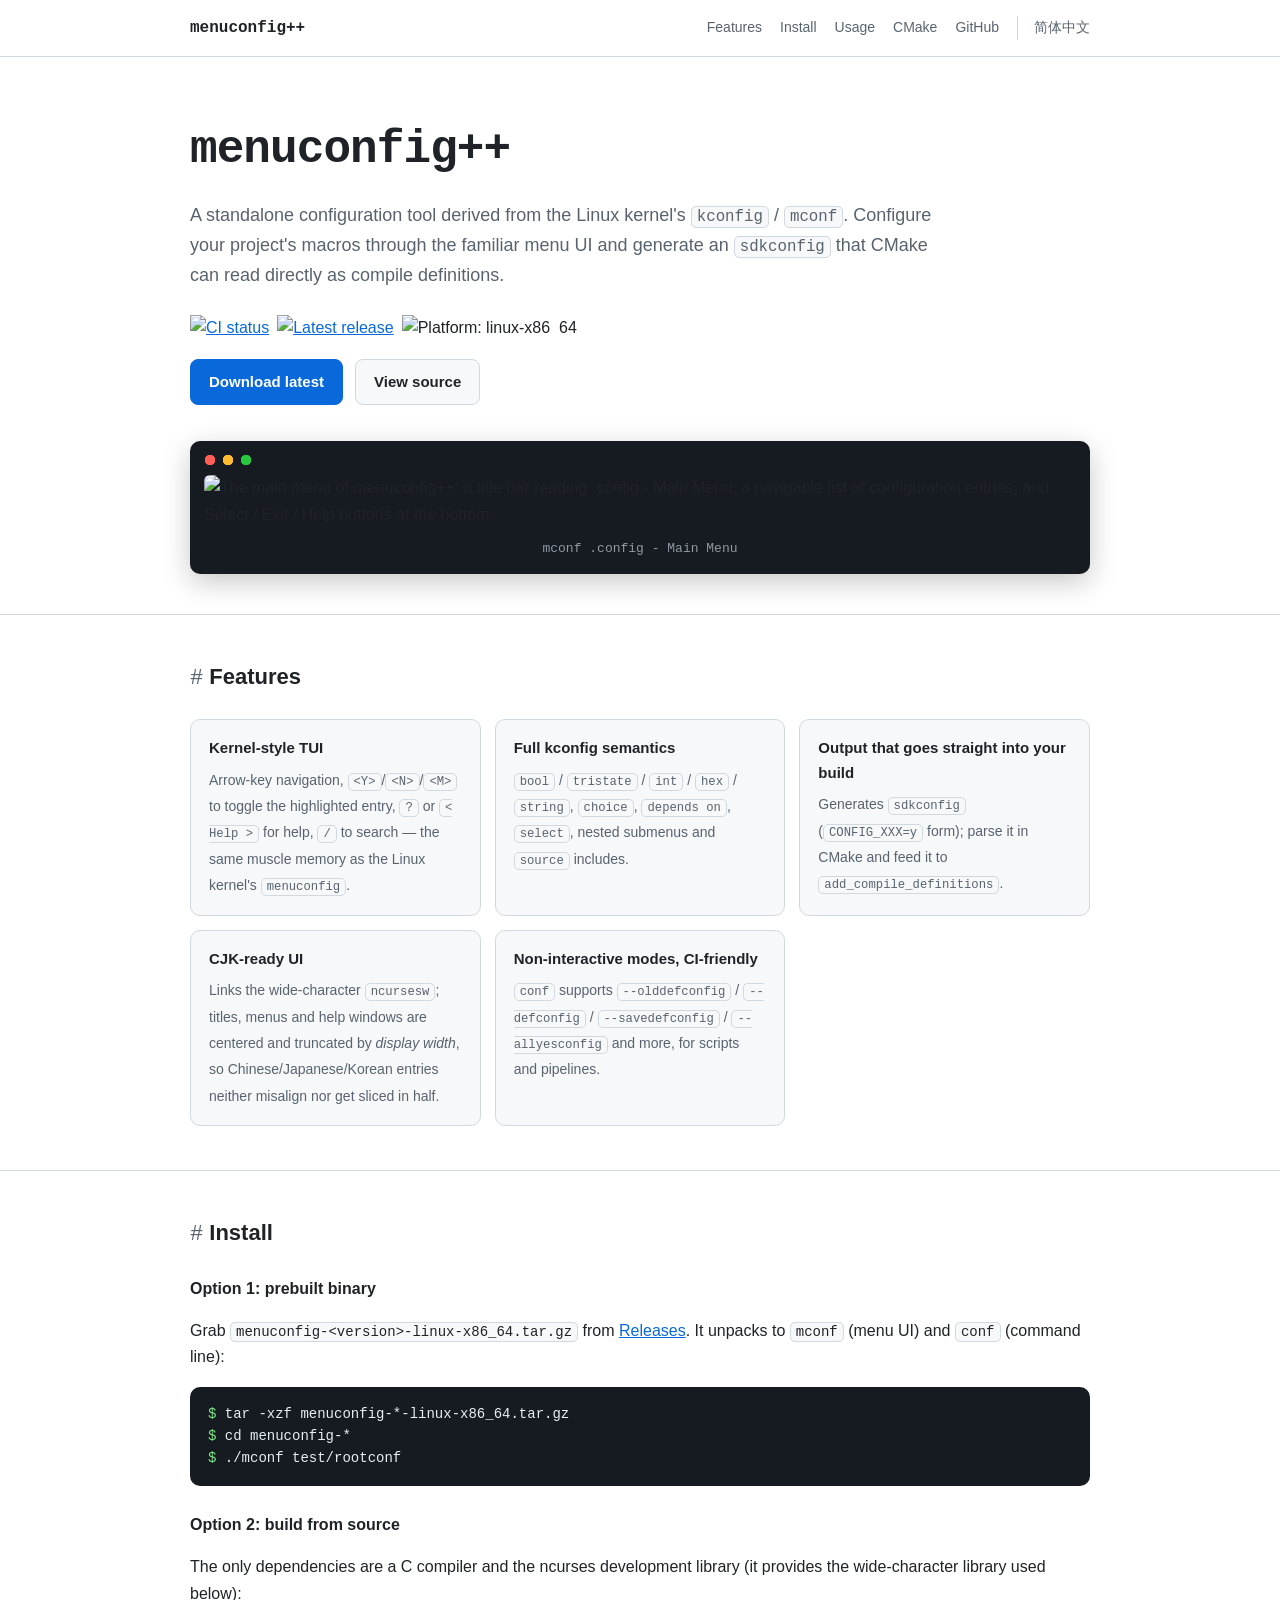
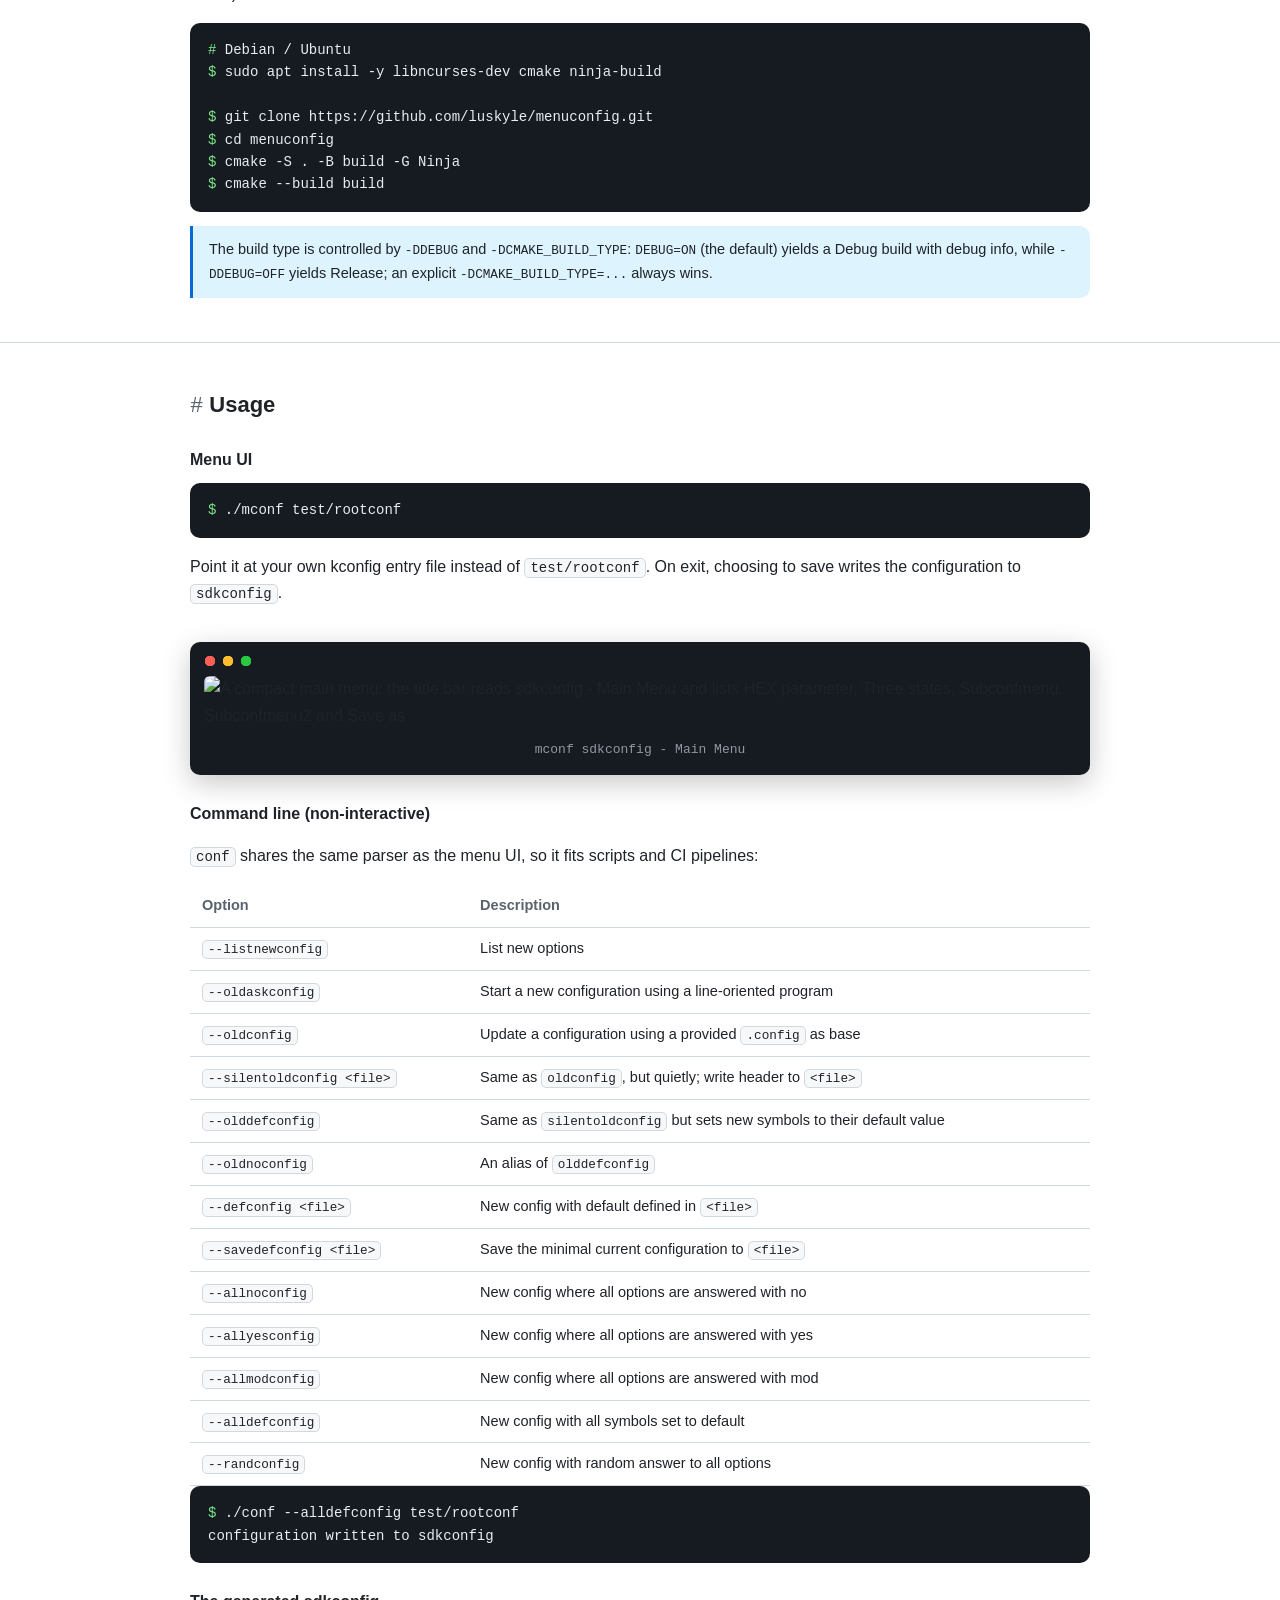
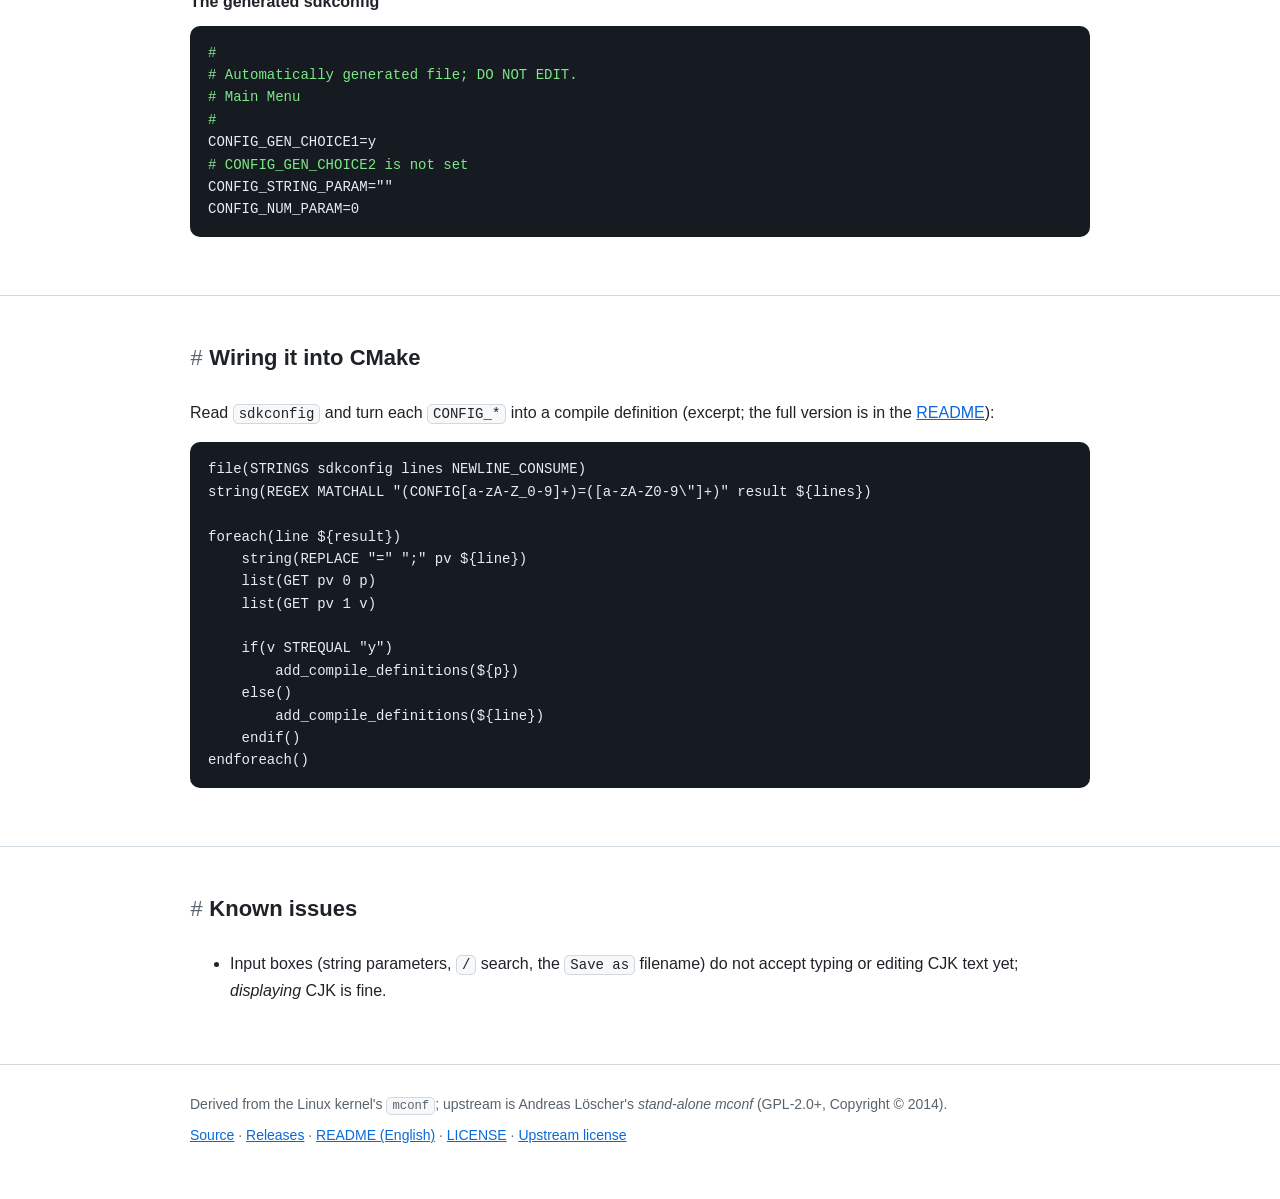
==== docs/en/index.html @ 65bd733b "站点: 加英文版, 抽公共 CSS, 品牌对齐 menuconfig++ - docs/en/index.html: 英文单页(conf 模式表用程序自身的英文描述) - docs/assets/st" ====
<!DOCTYPE html>
<html lang="en">
<head>
<meta charset="utf-8">
<meta name="viewport" content="width=device-width, initial-scale=1">
<title>menuconfig++ — graphical project macro configuration</title>
<meta name="description" content="A standalone configuration tool derived from the Linux kernel's kconfig/mconf: configure project macros in a menu UI and generate an sdkconfig that CMake reads directly.">
<link rel="stylesheet" href="../assets/style.css">
</head>
<body>

<nav>
  <div class="wrap">
    <span class="brand">menuconfig++</span>
    <a class="plain" href="#features">Features</a>
    <a class="plain" href="#install">Install</a>
    <a class="plain" href="#usage">Usage</a>
    <a class="plain" href="#cmake">CMake</a>
    <a class="plain" href="https://github.com/luskyle/menuconfig">GitHub</a>
    <a class="plain lang" href="../">简体中文</a>
  </div>
</nav>

<header class="hero">
  <div class="wrap">
    <h1>menuconfig++</h1>
    <p class="lead">
      A standalone configuration tool derived from the Linux kernel's <code>kconfig</code> / <code>mconf</code>.
      Configure your project's macros through the familiar menu UI and generate an <code>sdkconfig</code>
      that CMake can read directly as compile definitions.
    </p>

    <div class="badges">
      <a href="https://github.com/luskyle/menuconfig/actions/workflows/ci.yml">
        <img src="https://github.com/luskyle/menuconfig/actions/workflows/ci.yml/badge.svg" alt="CI status">
      </a>
      <a href="https://github.com/luskyle/menuconfig/releases/latest">
        <img src="https://img.shields.io/github/v/release/luskyle/menuconfig?label=release" alt="Latest release">
      </a>
      <img src="https://img.shields.io/badge/platform-linux-x86__64-informational" alt="Platform: linux-x86_64">
    </div>

    <div class="btns">
      <a class="btn primary" href="https://github.com/luskyle/menuconfig/releases/latest">Download latest</a>
      <a class="btn ghost" href="https://github.com/luskyle/menuconfig">View source</a>
    </div>

    <figure class="term">
      <img src="../assets/1723619417014.png" alt="The main menu of menuconfig++: a title bar reading .config - Main Menu, a navigable list of configuration entries, and Select / Exit / Help buttons at the bottom">
      <figcaption>mconf .config - Main Menu</figcaption>
    </figure>
  </div>
</header>

<section id="features">
  <div class="wrap">
    <h2><span class="hash">#</span> Features</h2>
    <ul class="features">
      <li>
        <strong>Kernel-style TUI</strong>
        <span>Arrow-key navigation, <code>&lt;Y&gt;</code>/<code>&lt;N&gt;</code>/<code>&lt;M&gt;</code> to toggle the highlighted entry, <code>?</code> or <code>&lt; Help &gt;</code> for help, <code>/</code> to search — the same muscle memory as the Linux kernel's <code>menuconfig</code>.</span>
      </li>
      <li>
        <strong>Full kconfig semantics</strong>
        <span><code>bool</code> / <code>tristate</code> / <code>int</code> / <code>hex</code> / <code>string</code>, <code>choice</code>, <code>depends on</code>, <code>select</code>, nested submenus and <code>source</code> includes.</span>
      </li>
      <li>
        <strong>Output that goes straight into your build</strong>
        <span>Generates <code>sdkconfig</code> (<code>CONFIG_XXX=y</code> form); parse it in CMake and feed it to <code>add_compile_definitions</code>.</span>
      </li>
      <li>
        <strong>CJK-ready UI</strong>
        <span>Links the wide-character <code>ncursesw</code>; titles, menus and help windows are centered and truncated by <em>display width</em>, so Chinese/Japanese/Korean entries neither misalign nor get sliced in half.</span>
      </li>
      <li>
        <strong>Non-interactive modes, CI-friendly</strong>
        <span><code>conf</code> supports <code>--olddefconfig</code> / <code>--defconfig</code> / <code>--savedefconfig</code> / <code>--allyesconfig</code> and more, for scripts and pipelines.</span>
      </li>
    </ul>
  </div>
</section>

<section id="install">
  <div class="wrap">
    <h2><span class="hash">#</span> Install</h2>

    <h3>Option 1: prebuilt binary</h3>
    <p>Grab <code>menuconfig-&lt;version&gt;-linux-x86_64.tar.gz</code> from <a href="https://github.com/luskyle/menuconfig/releases/latest">Releases</a>. It unpacks to <code>mconf</code> (menu UI) and <code>conf</code> (command line):</p>
<pre><span class="c">$</span> tar -xzf menuconfig-*-linux-x86_64.tar.gz
<span class="c">$</span> cd menuconfig-*
<span class="c">$</span> ./mconf test/rootconf</pre>

    <h3>Option 2: build from source</h3>
    <p>The only dependencies are a C compiler and the ncurses development library (it provides the wide-character library used below):</p>
<pre><span class="c">#</span> Debian / Ubuntu
<span class="c">$</span> sudo apt install -y libncurses-dev cmake ninja-build

<span class="c">$</span> git clone https://github.com/luskyle/menuconfig.git
<span class="c">$</span> cd menuconfig
<span class="c">$</span> cmake -S . -B build -G Ninja
<span class="c">$</span> cmake --build build</pre>
    <div class="note">
      The build type is controlled by <code>-DDEBUG</code> and <code>-DCMAKE_BUILD_TYPE</code>:
      <code>DEBUG=ON</code> (the default) yields a Debug build with debug info, while
      <code>-DDEBUG=OFF</code> yields Release; an explicit <code>-DCMAKE_BUILD_TYPE=...</code> always wins.
    </div>
  </div>
</section>

<section id="usage">
  <div class="wrap">
    <h2><span class="hash">#</span> Usage</h2>

    <h3>Menu UI</h3>
<pre><span class="c">$</span> ./mconf test/rootconf</pre>
    <p>Point it at your own kconfig entry file instead of <code>test/rootconf</code>. On exit, choosing to save writes the configuration to <code>sdkconfig</code>.</p>

    <figure class="term">
      <img src="../assets/1723705777769.png" alt="A compact main menu: the title bar reads sdkconfig - Main Menu and lists HEX parameter, Three states, Subconfmenu, Subconfmenu2 and Save as">
      <figcaption>mconf sdkconfig - Main Menu</figcaption>
    </figure>

    <h3>Command line (non-interactive)</h3>
    <p><code>conf</code> shares the same parser as the menu UI, so it fits scripts and CI pipelines:</p>
    <div class="tbl-wrap">
      <table>
        <thead><tr><th>Option</th><th>Description</th></tr></thead>
        <tbody>
          <tr><td><code>--listnewconfig</code></td><td>List new options</td></tr>
          <tr><td><code>--oldaskconfig</code></td><td>Start a new configuration using a line-oriented program</td></tr>
          <tr><td><code>--oldconfig</code></td><td>Update a configuration using a provided <code>.config</code> as base</td></tr>
          <tr><td><code>--silentoldconfig &lt;file&gt;</code></td><td>Same as <code>oldconfig</code>, but quietly; write header to <code>&lt;file&gt;</code></td></tr>
          <tr><td><code>--olddefconfig</code></td><td>Same as <code>silentoldconfig</code> but sets new symbols to their default value</td></tr>
          <tr><td><code>--oldnoconfig</code></td><td>An alias of <code>olddefconfig</code></td></tr>
          <tr><td><code>--defconfig &lt;file&gt;</code></td><td>New config with default defined in <code>&lt;file&gt;</code></td></tr>
          <tr><td><code>--savedefconfig &lt;file&gt;</code></td><td>Save the minimal current configuration to <code>&lt;file&gt;</code></td></tr>
          <tr><td><code>--allnoconfig</code></td><td>New config where all options are answered with no</td></tr>
          <tr><td><code>--allyesconfig</code></td><td>New config where all options are answered with yes</td></tr>
          <tr><td><code>--allmodconfig</code></td><td>New config where all options are answered with mod</td></tr>
          <tr><td><code>--alldefconfig</code></td><td>New config with all symbols set to default</td></tr>
          <tr><td><code>--randconfig</code></td><td>New config with random answer to all options</td></tr>
        </tbody>
      </table>
    </div>

<pre><span class="c">$</span> ./conf --alldefconfig test/rootconf
configuration written to sdkconfig</pre>

    <h3>The generated sdkconfig</h3>
<pre><span class="c">#</span>
<span class="c"># Automatically generated file; DO NOT EDIT.</span>
<span class="c"># Main Menu</span>
<span class="c">#</span>
CONFIG_GEN_CHOICE1=y
<span class="c"># CONFIG_GEN_CHOICE2 is not set</span>
CONFIG_STRING_PARAM=""
CONFIG_NUM_PARAM=0</pre>
  </div>
</section>

<section id="cmake">
  <div class="wrap">
    <h2><span class="hash">#</span> Wiring it into CMake</h2>
    <p>Read <code>sdkconfig</code> and turn each <code>CONFIG_*</code> into a compile definition (excerpt; the full version is in the <a href="https://github.com/luskyle/menuconfig/blob/main/README.md">README</a>):</p>
<pre>file(STRINGS sdkconfig lines NEWLINE_CONSUME)
string(REGEX MATCHALL "(CONFIG[a-zA-Z_0-9]+)=([a-zA-Z0-9\"]+)" result ${lines})

foreach(line ${result})
    string(REPLACE "=" ";" pv ${line})
    list(GET pv 0 p)
    list(GET pv 1 v)

    if(v STREQUAL "y")
        add_compile_definitions(${p})
    else()
        add_compile_definitions(${line})
    endif()
endforeach()</pre>
  </div>
</section>

<section id="known-issues">
  <div class="wrap">
    <h2><span class="hash">#</span> Known issues</h2>
    <ul>
      <li>Input boxes (string parameters, <code>/</code> search, the <code>Save as</code> filename) do not accept typing or editing CJK text yet; <em>displaying</em> CJK is fine.</li>
    </ul>
  </div>
</section>

<footer>
  <div class="wrap">
    <p>
      Derived from the Linux kernel's <code>mconf</code>; upstream is Andreas Löscher's
      <em>stand-alone mconf</em> (GPL-2.0+, Copyright © 2014).
    </p>
    <p>
      <a href="https://github.com/luskyle/menuconfig">Source</a> ·
      <a href="https://github.com/luskyle/menuconfig/releases">Releases</a> ·
      <a href="https://github.com/luskyle/menuconfig/blob/main/README.en.md">README (English)</a> ·
      <a href="https://github.com/luskyle/menuconfig/blob/main/LICENSE">LICENSE</a> ·
      <a href="https://github.com/luskyle/menuconfig/blob/main/LICENCE.txt">Upstream license</a>
    </p>
  </div>
</footer>

</body>
</html>
---- docs/assets/style.css ----
:root {
  --bg: #ffffff;
  --bg-soft: #f6f8fa;
  --fg: #1f2328;
  --fg-muted: #59636e;
  --border: #d1d9e0;
  --accent: #0969da;
  --accent-soft: #ddf4ff;
  --term-bg: #161b22;
  --term-fg: #e6edf3;
  --term-accent: #7ee787;
  --radius: 10px;
  --mono: ui-monospace, SFMono-Regular, "SF Mono", Menlo, Consolas, "Liberation Mono", monospace;
}
@media (prefers-color-scheme: dark) {
  :root {
    --bg: #0d1117;
    --bg-soft: #151b23;
    --fg: #e6edf3;
    --fg-muted: #9198a1;
    --border: #30363d;
    --accent: #4493f8;
    --accent-soft: #121d2f;
  }
}
* { box-sizing: border-box; }
html { scroll-behavior: smooth; }
body {
  margin: 0;
  background: var(--bg);
  color: var(--fg);
  font: 16px/1.65 -apple-system, BlinkMacSystemFont, "Segoe UI", "Noto Sans SC", Helvetica, Arial, sans-serif;
}
a { color: var(--accent); }
code, pre { font-family: var(--mono); font-size: 0.875em; }
.wrap { max-width: 940px; margin: 0 auto; padding: 0 20px; }

nav {
  border-bottom: 1px solid var(--border);
  background: var(--bg);
  position: sticky; top: 0; z-index: 10;
}
nav .wrap {
  display: flex; align-items: center; gap: 18px;
  height: 56px; flex-wrap: wrap;
}
nav .brand { font-family: var(--mono); font-weight: 600; margin-right: auto; }
nav a.plain { color: var(--fg-muted); text-decoration: none; font-size: 14px; }
nav a.plain:hover { color: var(--accent); }
nav a.lang { border-left: 1px solid var(--border); padding-left: 16px; }

header.hero { padding: 56px 0 40px; }
header.hero h1 {
  font-family: var(--mono);
  font-size: clamp(30px, 5vw, 46px);
  margin: 0 0 12px;
  letter-spacing: -0.02em;
}
header.hero p.lead {
  font-size: 18px; color: var(--fg-muted); margin: 0 0 24px; max-width: 42em;
}
.badges { display: flex; gap: 8px; flex-wrap: wrap; margin-bottom: 24px; }
.badges img { display: block; height: 20px; }
.btns { display: flex; gap: 12px; flex-wrap: wrap; }
.btn {
  display: inline-block; padding: 10px 18px; border-radius: 8px;
  text-decoration: none; font-weight: 600; font-size: 15px;
  border: 1px solid var(--border);
}
.btn.primary { background: var(--accent); border-color: var(--accent); color: #fff; }
.btn.primary:hover { filter: brightness(1.1); }
.btn.ghost { color: var(--fg); background: var(--bg-soft); }
.btn.ghost:hover { border-color: var(--accent); color: var(--accent); }

figure.term {
  margin: 36px 0 0; padding: 14px;
  background: var(--term-bg); border-radius: var(--radius);
  box-shadow: 0 8px 28px rgba(0,0,0,.22);
}
figure.term::before {
  content: ""; display: block; height: 10px; margin-bottom: 10px;
  background:
    radial-gradient(circle at 6px 5px, #ff5f57 5px, transparent 5.5px),
    radial-gradient(circle at 24px 5px, #febc2e 5px, transparent 5.5px),
    radial-gradient(circle at 42px 5px, #28c840 5px, transparent 5.5px);
}
figure.term img { display: block; width: 100%; height: auto; border-radius: 6px; }
figure.term figcaption {
  color: #9198a1; font-size: 13px; font-family: var(--mono);
  padding: 10px 4px 0; text-align: center;
}

section { padding: 44px 0; border-top: 1px solid var(--border); }
section h2 { font-size: 22px; margin: 0 0 22px; }
section h2 .hash { color: var(--fg-muted); font-family: var(--mono); font-weight: 400; }

ul.features { list-style: none; padding: 0; margin: 0;
  display: grid; gap: 14px; grid-template-columns: repeat(auto-fit, minmax(260px, 1fr)); }
ul.features li {
  background: var(--bg-soft); border: 1px solid var(--border);
  border-radius: var(--radius); padding: 16px 18px;
}
ul.features strong { display: block; margin-bottom: 6px; font-size: 15px; }
ul.features span { color: var(--fg-muted); font-size: 14px; }

pre {
  background: var(--term-bg); color: var(--term-fg);
  padding: 16px 18px; border-radius: var(--radius);
  overflow-x: auto; line-height: 1.6; margin: 0 0 14px;
}
pre .c { color: var(--term-accent); }
pre .p { color: #79c0ff; }
p code, li code, td code, h3 code {
  background: var(--bg-soft); border: 1px solid var(--border);
  border-radius: 5px; padding: 1px 5px;
}
h3 { font-size: 16px; margin: 26px 0 10px; }
h3:first-of-type { margin-top: 0; }

table { width: 100%; border-collapse: collapse; font-size: 14.5px; }
th, td { text-align: left; padding: 9px 12px; border-bottom: 1px solid var(--border); }
th { color: var(--fg-muted); font-weight: 600; white-space: nowrap; }
td:first-child { white-space: nowrap; }
.tbl-wrap { overflow-x: auto; }

.note {
  border-left: 3px solid var(--accent); background: var(--accent-soft);
  padding: 12px 16px; border-radius: 0 var(--radius) var(--radius) 0;
  font-size: 14.5px; color: var(--fg);
}

footer {
  border-top: 1px solid var(--border); padding: 28px 0 44px;
  color: var(--fg-muted); font-size: 14px;
}
footer p { margin: 0 0 8px; }
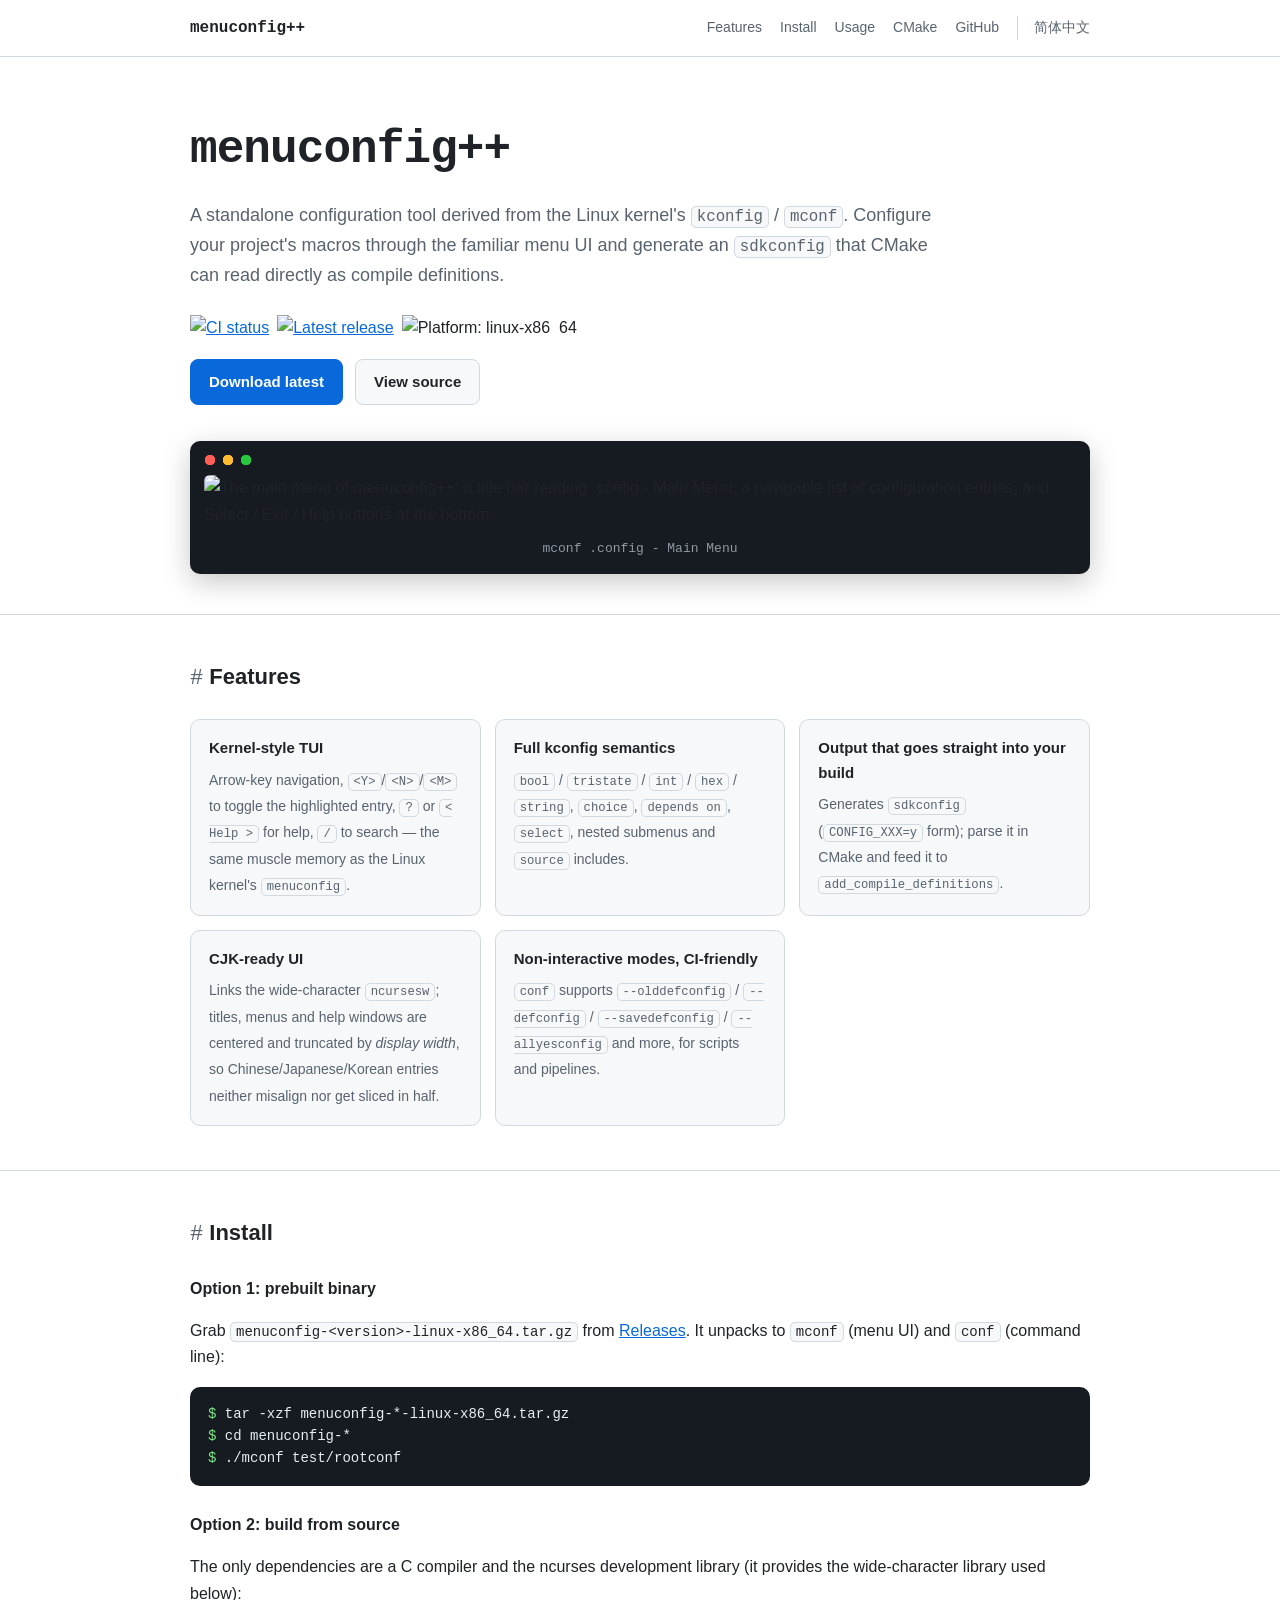
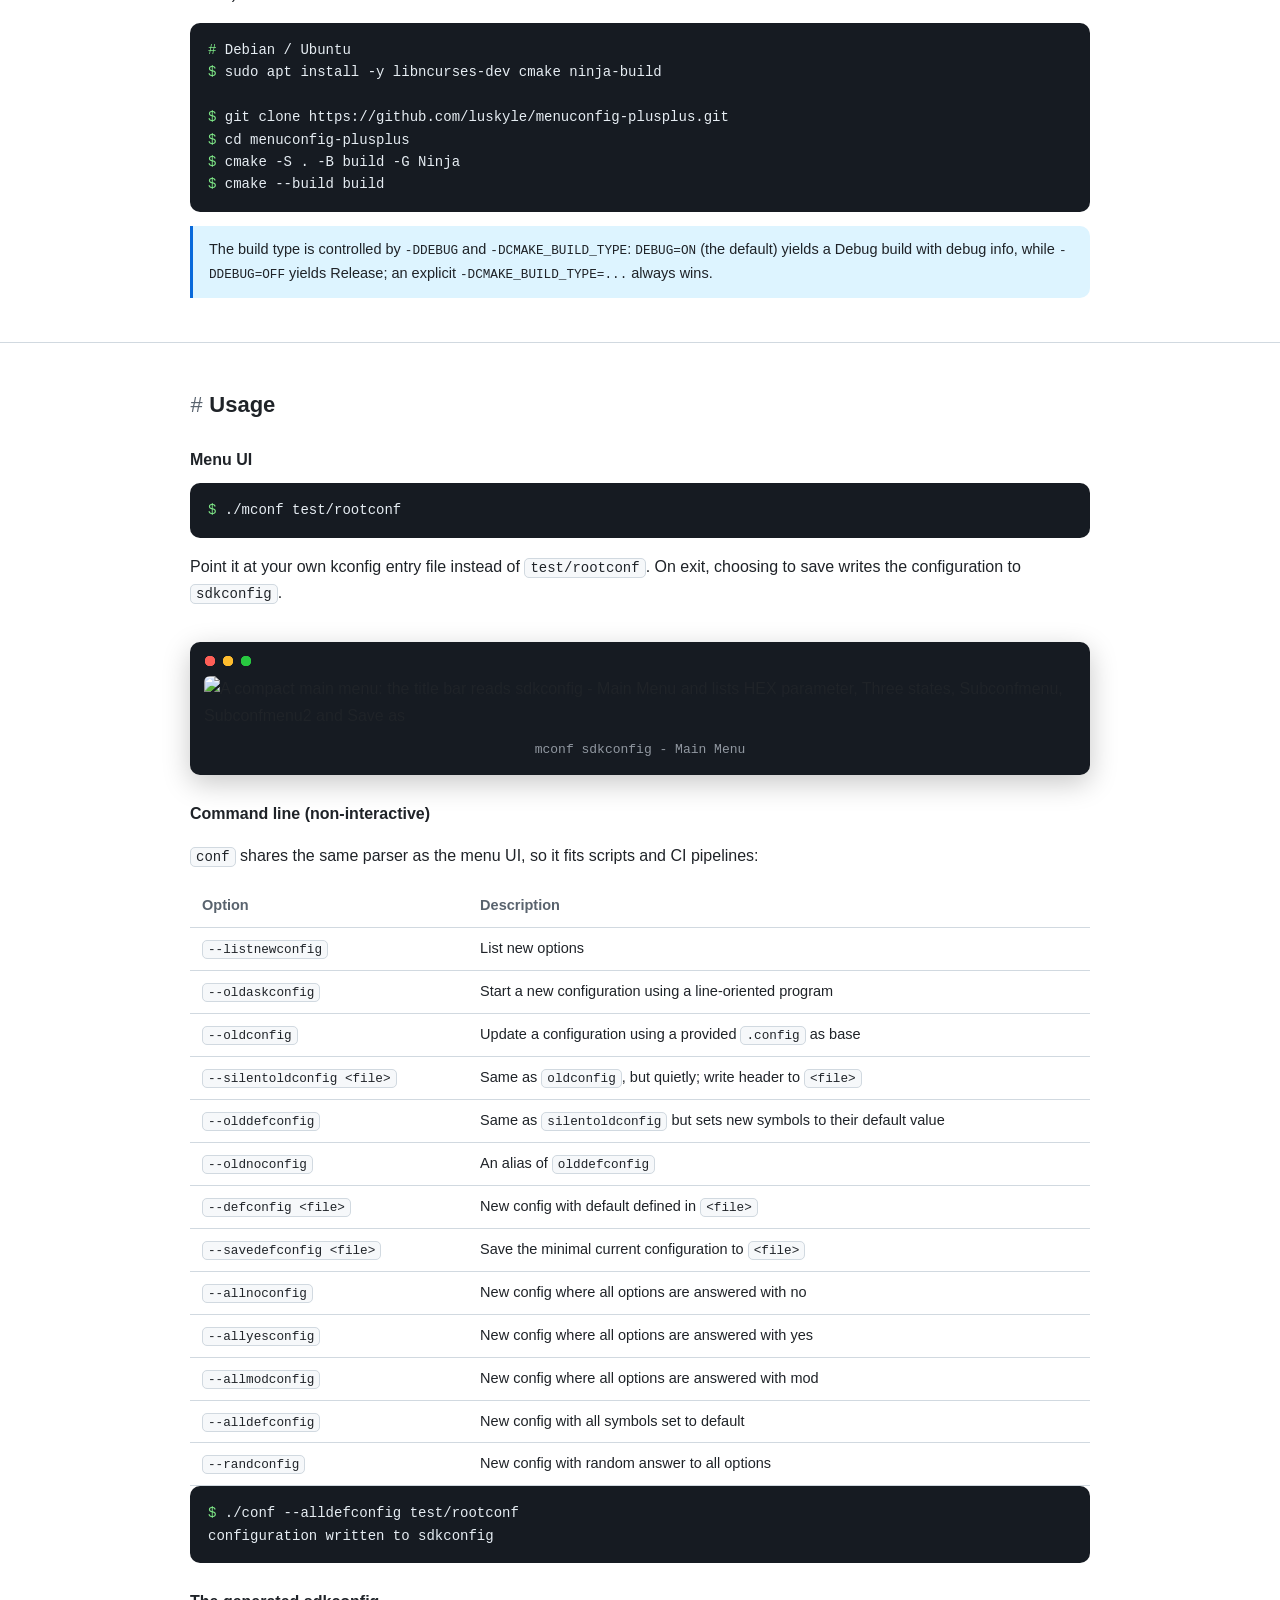
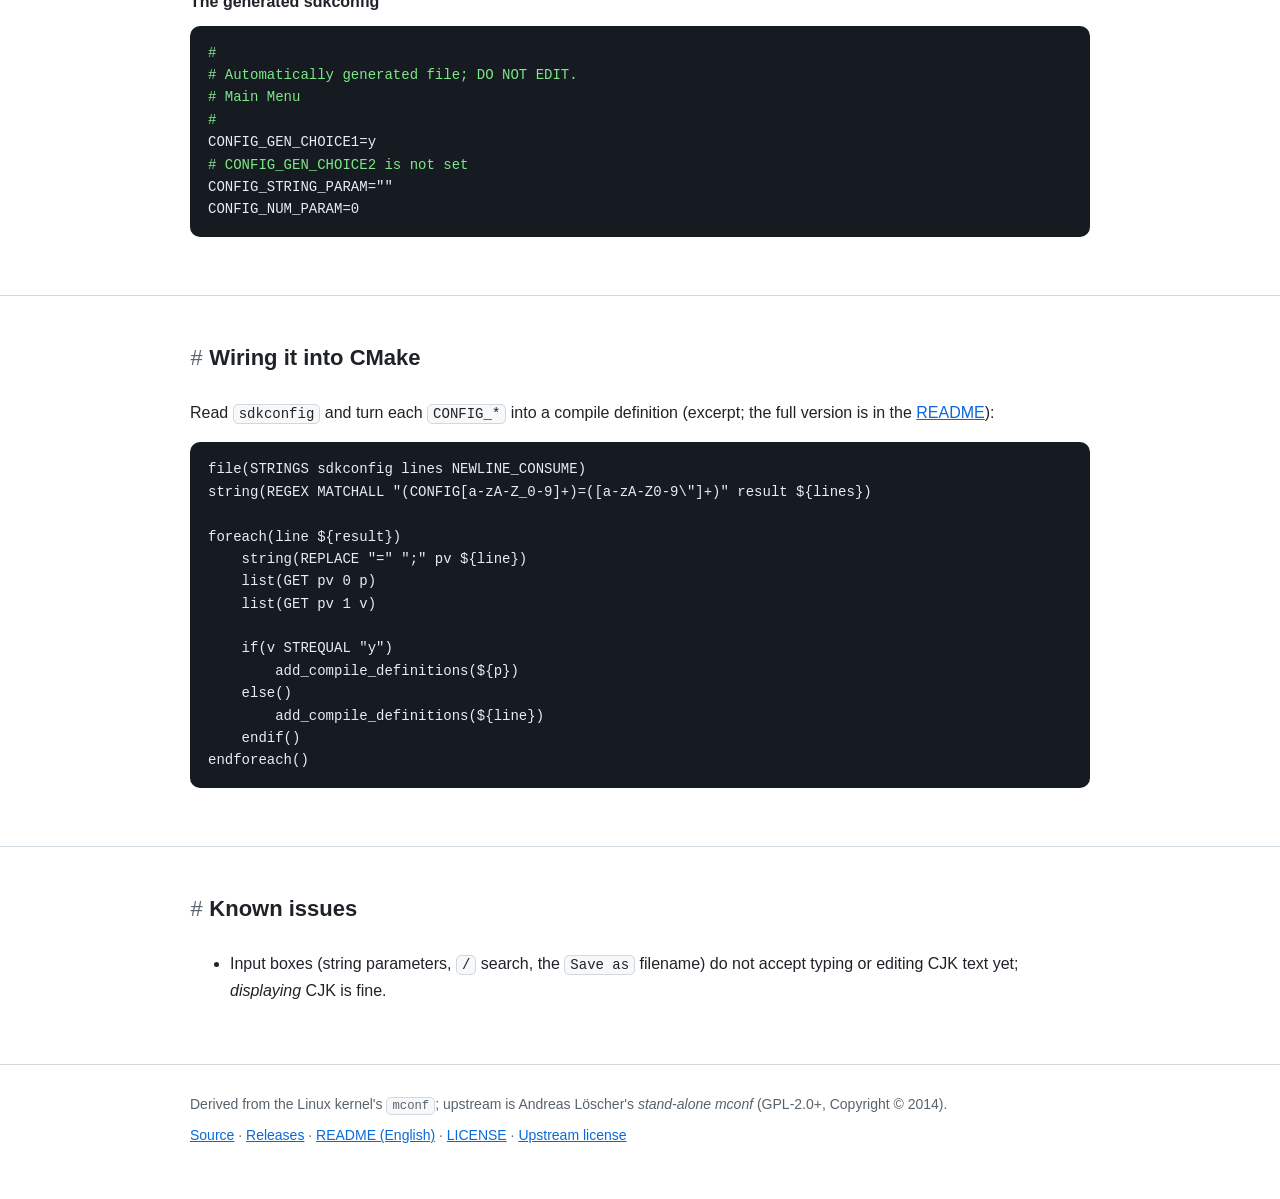
==== commit 82fab0e1: "跟进仓库改名 menuconfig-plusplus: 修正文档里的仓库与站点链接 仓库 GitHub 改名后: - 站点地址变为 https://luskyle.github.io/menuconf" ====
--- a/docs/en/index.html
+++ b/docs/en/index.html
@@ -16,7 +16,7 @@
     <a class="plain" href="#install">Install</a>
     <a class="plain" href="#usage">Usage</a>
     <a class="plain" href="#cmake">CMake</a>
-    <a class="plain" href="https://github.com/luskyle/menuconfig">GitHub</a>
+    <a class="plain" href="https://github.com/luskyle/menuconfig-plusplus">GitHub</a>
     <a class="plain lang" href="../">简体中文</a>
   </div>
 </nav>
@@ -31,18 +31,18 @@
     </p>
 
     <div class="badges">
-      <a href="https://github.com/luskyle/menuconfig/actions/workflows/ci.yml">
-        <img src="https://github.com/luskyle/menuconfig/actions/workflows/ci.yml/badge.svg" alt="CI status">
+      <a href="https://github.com/luskyle/menuconfig-plusplus/actions/workflows/ci.yml">
+        <img src="https://github.com/luskyle/menuconfig-plusplus/actions/workflows/ci.yml/badge.svg" alt="CI status">
       </a>
-      <a href="https://github.com/luskyle/menuconfig/releases/latest">
-        <img src="https://img.shields.io/github/v/release/luskyle/menuconfig?label=release" alt="Latest release">
+      <a href="https://github.com/luskyle/menuconfig-plusplus/releases/latest">
+        <img src="https://img.shields.io/github/v/release/luskyle/menuconfig-plusplus?label=release" alt="Latest release">
       </a>
       <img src="https://img.shields.io/badge/platform-linux-x86__64-informational" alt="Platform: linux-x86_64">
     </div>
 
     <div class="btns">
-      <a class="btn primary" href="https://github.com/luskyle/menuconfig/releases/latest">Download latest</a>
-      <a class="btn ghost" href="https://github.com/luskyle/menuconfig">View source</a>
+      <a class="btn primary" href="https://github.com/luskyle/menuconfig-plusplus/releases/latest">Download latest</a>
+      <a class="btn ghost" href="https://github.com/luskyle/menuconfig-plusplus">View source</a>
     </div>
 
     <figure class="term">
@@ -85,7 +85,7 @@
     <h2><span class="hash">#</span> Install</h2>
 
     <h3>Option 1: prebuilt binary</h3>
-    <p>Grab <code>menuconfig-&lt;version&gt;-linux-x86_64.tar.gz</code> from <a href="https://github.com/luskyle/menuconfig/releases/latest">Releases</a>. It unpacks to <code>mconf</code> (menu UI) and <code>conf</code> (command line):</p>
+    <p>Grab <code>menuconfig-&lt;version&gt;-linux-x86_64.tar.gz</code> from <a href="https://github.com/luskyle/menuconfig-plusplus/releases/latest">Releases</a>. It unpacks to <code>mconf</code> (menu UI) and <code>conf</code> (command line):</p>
 <pre><span class="c">$</span> tar -xzf menuconfig-*-linux-x86_64.tar.gz
 <span class="c">$</span> cd menuconfig-*
 <span class="c">$</span> ./mconf test/rootconf</pre>
@@ -95,8 +95,8 @@
 <pre><span class="c">#</span> Debian / Ubuntu
 <span class="c">$</span> sudo apt install -y libncurses-dev cmake ninja-build
 
-<span class="c">$</span> git clone https://github.com/luskyle/menuconfig.git
-<span class="c">$</span> cd menuconfig
+<span class="c">$</span> git clone https://github.com/luskyle/menuconfig-plusplus.git
+<span class="c">$</span> cd menuconfig-plusplus
 <span class="c">$</span> cmake -S . -B build -G Ninja
 <span class="c">$</span> cmake --build build</pre>
     <div class="note">
@@ -161,7 +161,7 @@
 <section id="cmake">
   <div class="wrap">
     <h2><span class="hash">#</span> Wiring it into CMake</h2>
-    <p>Read <code>sdkconfig</code> and turn each <code>CONFIG_*</code> into a compile definition (excerpt; the full version is in the <a href="https://github.com/luskyle/menuconfig/blob/main/README.md">README</a>):</p>
+    <p>Read <code>sdkconfig</code> and turn each <code>CONFIG_*</code> into a compile definition (excerpt; the full version is in the <a href="https://github.com/luskyle/menuconfig-plusplus/blob/main/README.md">README</a>):</p>
 <pre>file(STRINGS sdkconfig lines NEWLINE_CONSUME)
 string(REGEX MATCHALL "(CONFIG[a-zA-Z_0-9]+)=([a-zA-Z0-9\"]+)" result ${lines})
 
@@ -195,11 +195,11 @@
       <em>stand-alone mconf</em> (GPL-2.0+, Copyright © 2014).
     </p>
     <p>
-      <a href="https://github.com/luskyle/menuconfig">Source</a> ·
-      <a href="https://github.com/luskyle/menuconfig/releases">Releases</a> ·
-      <a href="https://github.com/luskyle/menuconfig/blob/main/README.en.md">README (English)</a> ·
-      <a href="https://github.com/luskyle/menuconfig/blob/main/LICENSE">LICENSE</a> ·
-      <a href="https://github.com/luskyle/menuconfig/blob/main/LICENCE.txt">Upstream license</a>
+      <a href="https://github.com/luskyle/menuconfig-plusplus">Source</a> ·
+      <a href="https://github.com/luskyle/menuconfig-plusplus/releases">Releases</a> ·
+      <a href="https://github.com/luskyle/menuconfig-plusplus/blob/main/README.en.md">README (English)</a> ·
+      <a href="https://github.com/luskyle/menuconfig-plusplus/blob/main/LICENSE">LICENSE</a> ·
+      <a href="https://github.com/luskyle/menuconfig-plusplus/blob/main/LICENCE.txt">Upstream license</a>
     </p>
   </div>
 </footer>
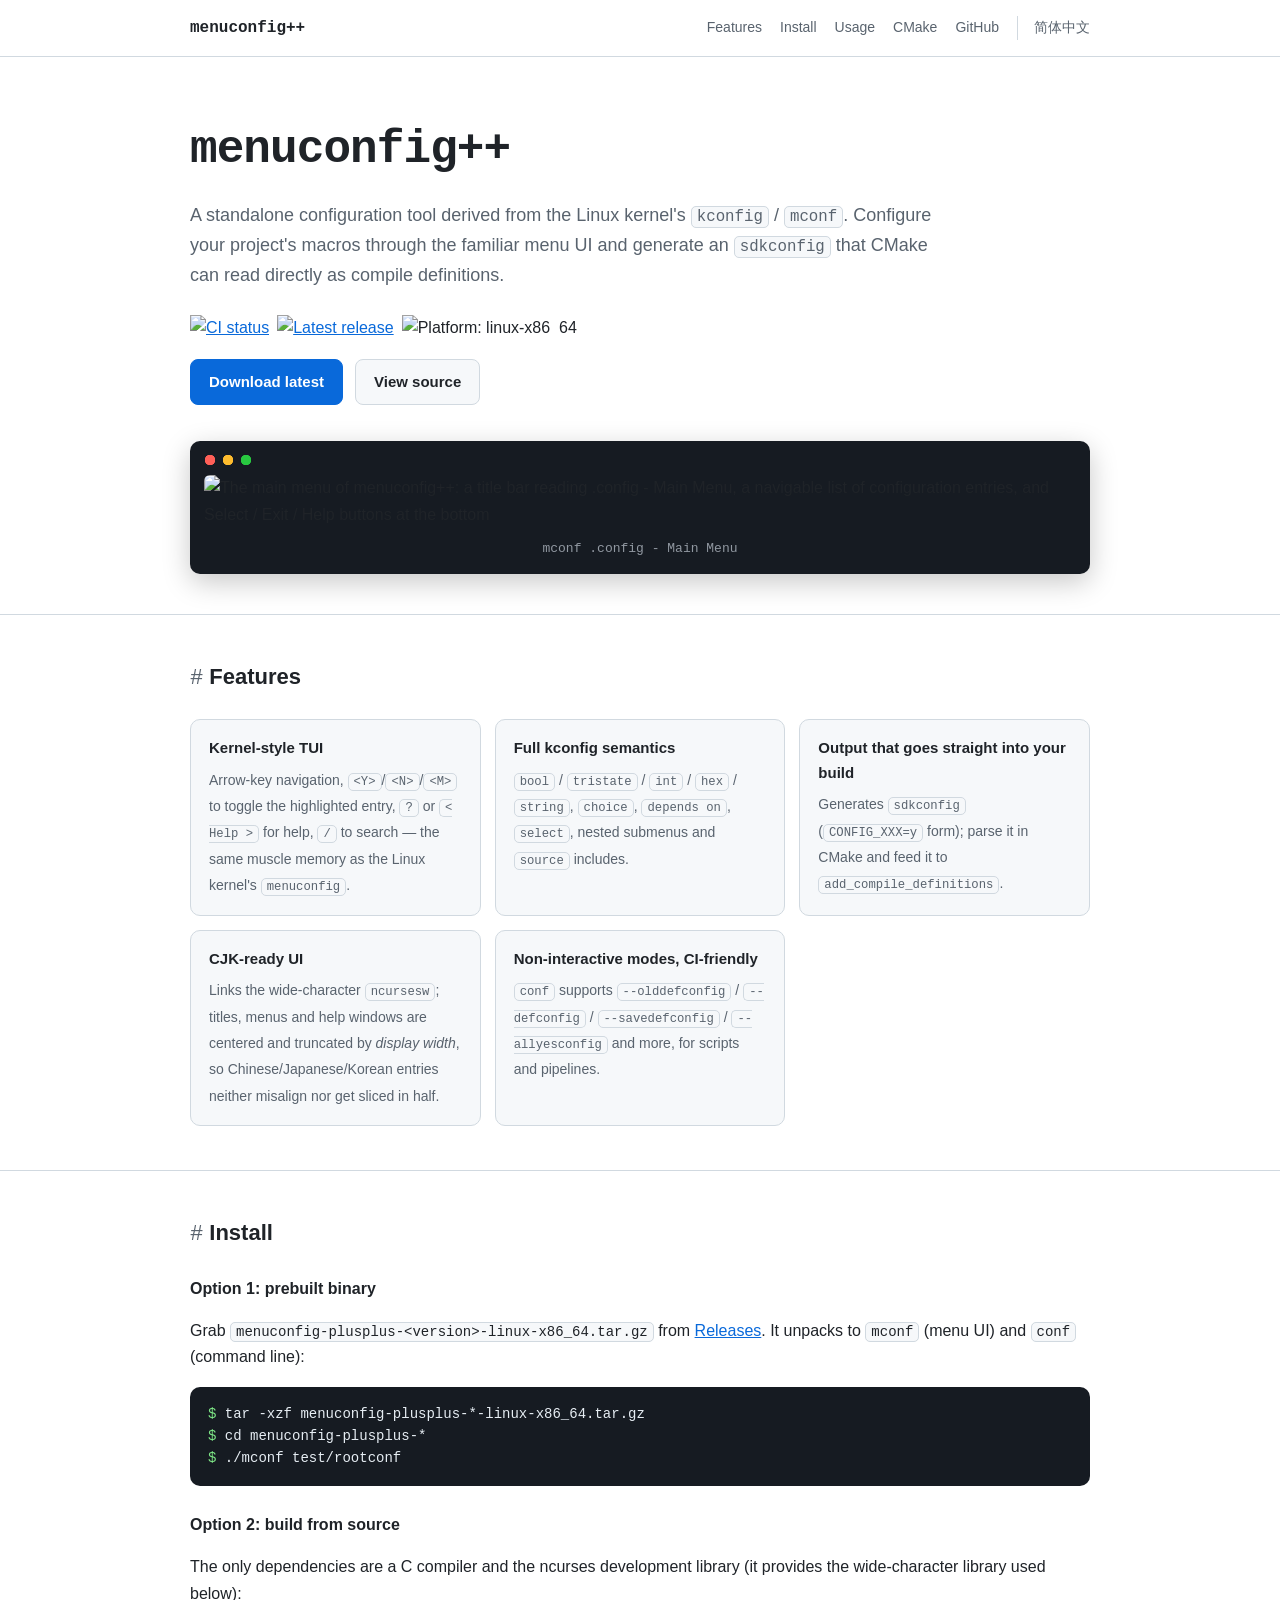
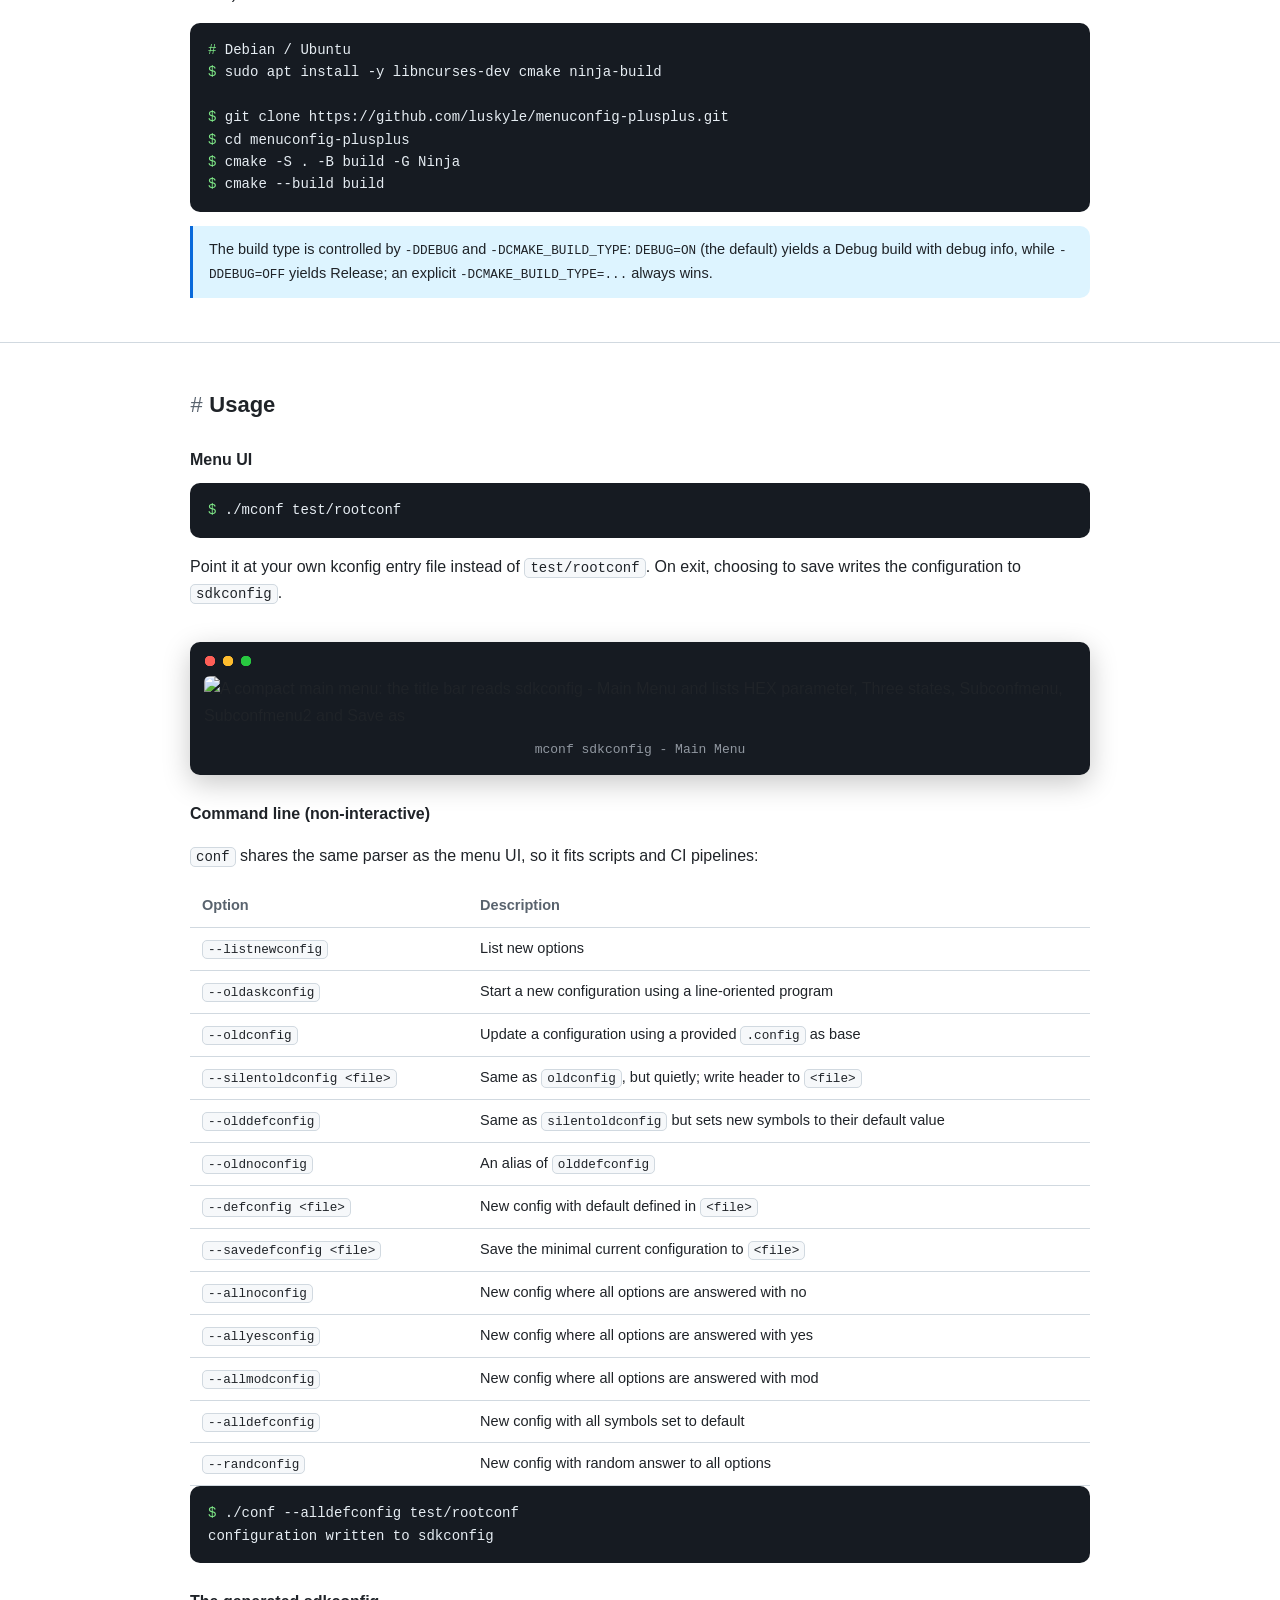
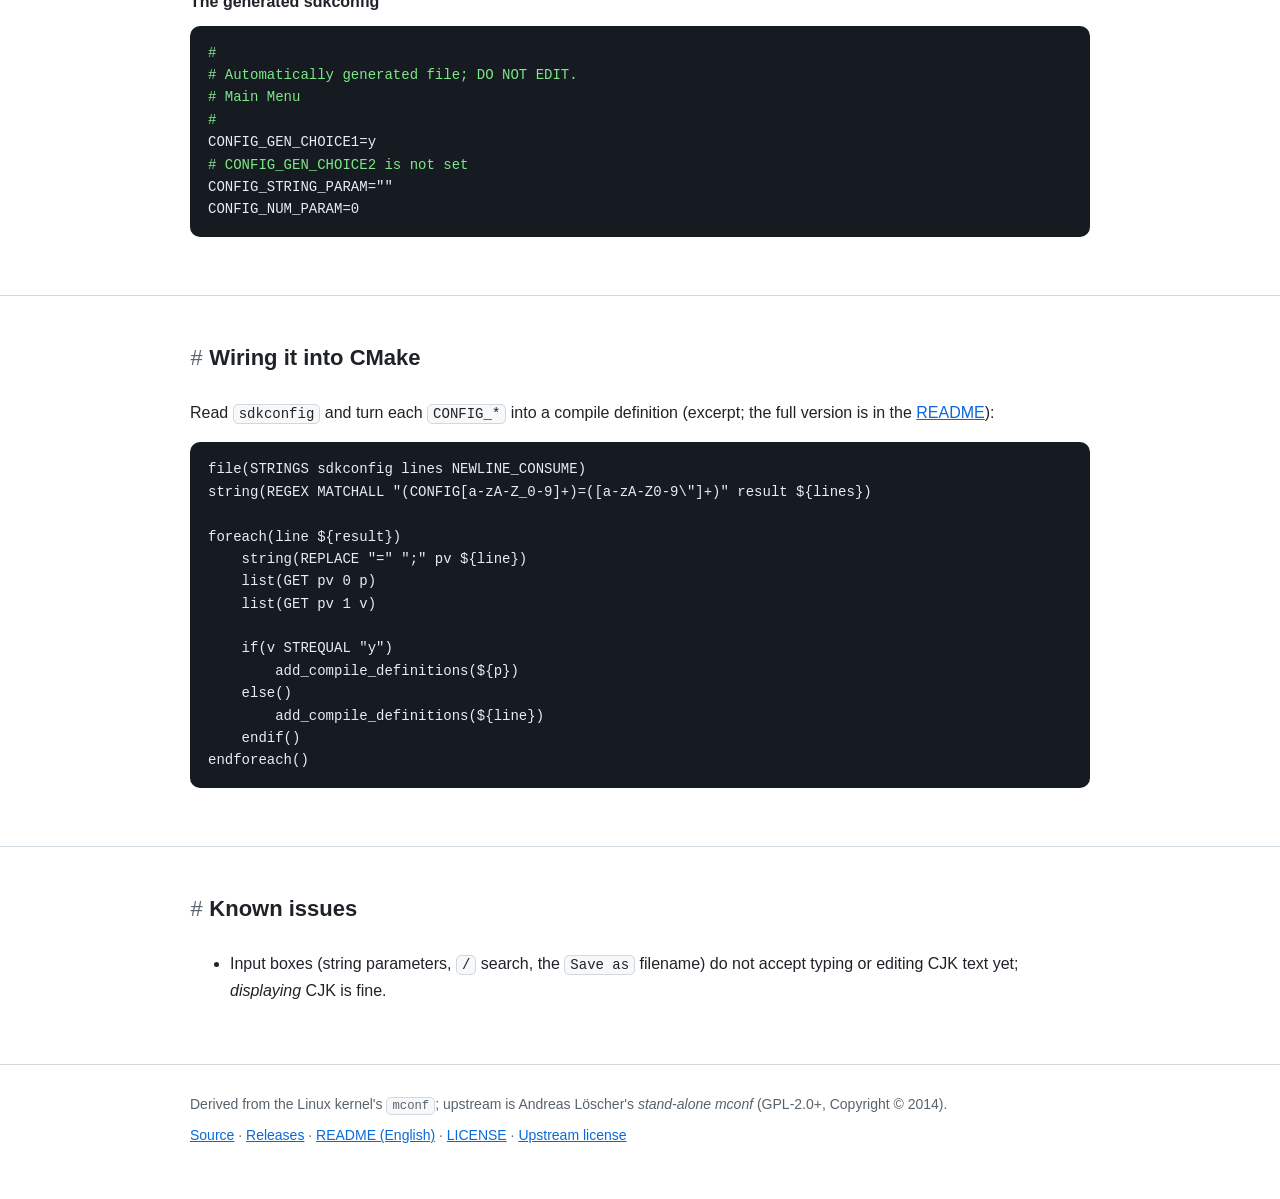
==== commit 86bfa696: "产物与文档改名为 menuconfig-plusplus-<版本>-... - release.yml: 打包目录/压缩包/校验文件统一用 STAGE=menuconfig-plusplus-${VE" ====
--- a/docs/en/index.html
+++ b/docs/en/index.html
@@ -85,9 +85,9 @@
     <h2><span class="hash">#</span> Install</h2>
 
     <h3>Option 1: prebuilt binary</h3>
-    <p>Grab <code>menuconfig-&lt;version&gt;-linux-x86_64.tar.gz</code> from <a href="https://github.com/luskyle/menuconfig-plusplus/releases/latest">Releases</a>. It unpacks to <code>mconf</code> (menu UI) and <code>conf</code> (command line):</p>
-<pre><span class="c">$</span> tar -xzf menuconfig-*-linux-x86_64.tar.gz
-<span class="c">$</span> cd menuconfig-*
+    <p>Grab <code>menuconfig-plusplus-&lt;version&gt;-linux-x86_64.tar.gz</code> from <a href="https://github.com/luskyle/menuconfig-plusplus/releases/latest">Releases</a>. It unpacks to <code>mconf</code> (menu UI) and <code>conf</code> (command line):</p>
+<pre><span class="c">$</span> tar -xzf menuconfig-plusplus-*-linux-x86_64.tar.gz
+<span class="c">$</span> cd menuconfig-plusplus-*
 <span class="c">$</span> ./mconf test/rootconf</pre>
 
     <h3>Option 2: build from source</h3>
